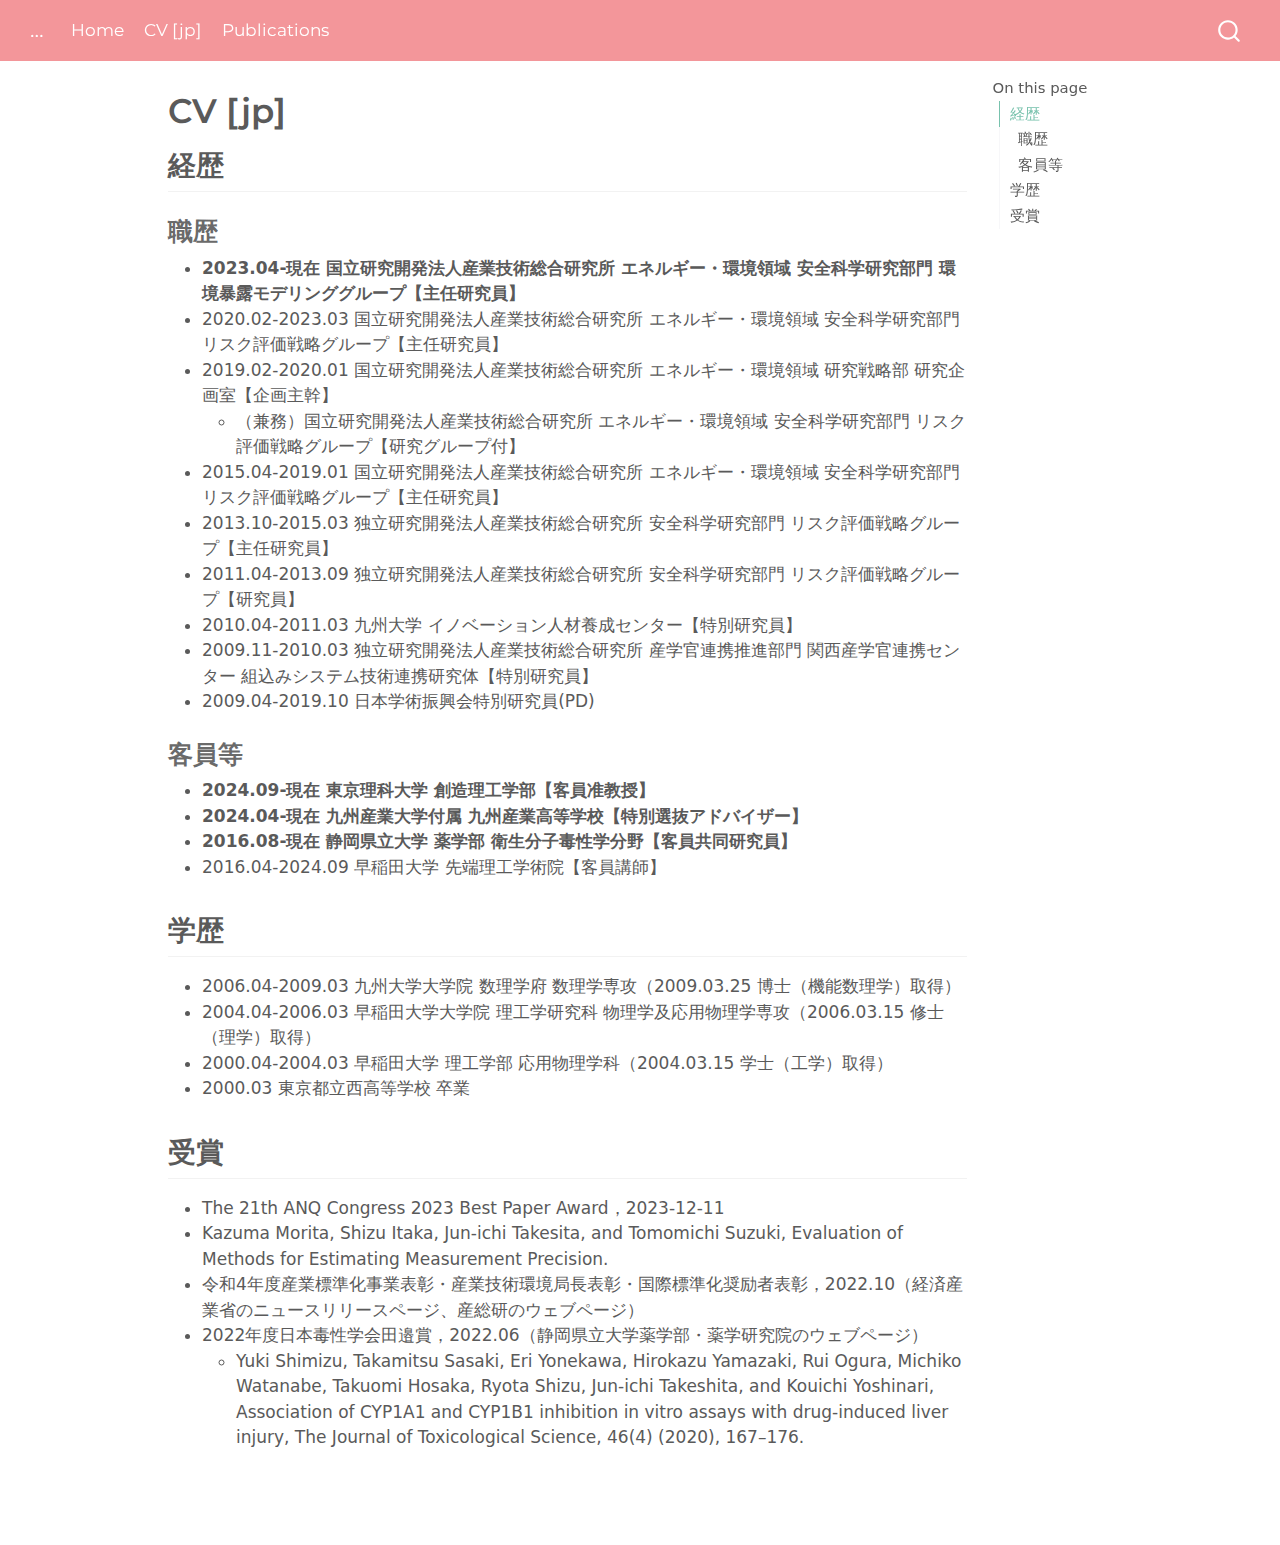
==== docs/cv.html @ 6176aa26 "first uploaded" ====
<!DOCTYPE html>
<html xmlns="http://www.w3.org/1999/xhtml" lang="en" xml:lang="en"><head>

<meta charset="utf-8">
<meta name="generator" content="quarto-1.5.57">

<meta name="viewport" content="width=device-width, initial-scale=1.0, user-scalable=yes">


<title>CV [jp] – …</title>
<style>
code{white-space: pre-wrap;}
span.smallcaps{font-variant: small-caps;}
div.columns{display: flex; gap: min(4vw, 1.5em);}
div.column{flex: auto; overflow-x: auto;}
div.hanging-indent{margin-left: 1.5em; text-indent: -1.5em;}
ul.task-list{list-style: none;}
ul.task-list li input[type="checkbox"] {
  width: 0.8em;
  margin: 0 0.8em 0.2em -1em; /* quarto-specific, see https://github.com/quarto-dev/quarto-cli/issues/4556 */ 
  vertical-align: middle;
}
</style>


<script src="site_libs/quarto-nav/quarto-nav.js"></script>
<script src="site_libs/quarto-nav/headroom.min.js"></script>
<script src="site_libs/clipboard/clipboard.min.js"></script>
<script src="site_libs/quarto-search/autocomplete.umd.js"></script>
<script src="site_libs/quarto-search/fuse.min.js"></script>
<script src="site_libs/quarto-search/quarto-search.js"></script>
<meta name="quarto:offset" content="./">
<script src="site_libs/quarto-html/quarto.js"></script>
<script src="site_libs/quarto-html/popper.min.js"></script>
<script src="site_libs/quarto-html/tippy.umd.min.js"></script>
<script src="site_libs/quarto-html/anchor.min.js"></script>
<link href="site_libs/quarto-html/tippy.css" rel="stylesheet">
<link href="site_libs/quarto-html/quarto-syntax-highlighting.css" rel="stylesheet" id="quarto-text-highlighting-styles">
<script src="site_libs/bootstrap/bootstrap.min.js"></script>
<link href="site_libs/bootstrap/bootstrap-icons.css" rel="stylesheet">
<link href="site_libs/bootstrap/bootstrap.min.css" rel="stylesheet" id="quarto-bootstrap" data-mode="light">
<script id="quarto-search-options" type="application/json">{
  "location": "navbar",
  "copy-button": false,
  "collapse-after": 3,
  "panel-placement": "end",
  "type": "overlay",
  "limit": 50,
  "keyboard-shortcut": [
    "f",
    "/",
    "s"
  ],
  "show-item-context": false,
  "language": {
    "search-no-results-text": "No results",
    "search-matching-documents-text": "matching documents",
    "search-copy-link-title": "Copy link to search",
    "search-hide-matches-text": "Hide additional matches",
    "search-more-match-text": "more match in this document",
    "search-more-matches-text": "more matches in this document",
    "search-clear-button-title": "Clear",
    "search-text-placeholder": "",
    "search-detached-cancel-button-title": "Cancel",
    "search-submit-button-title": "Submit",
    "search-label": "Search"
  }
}</script>
<script async="" src="https://www.googletagmanager.com/gtag/js?id=G-YPJ0V0771Q"></script>

<script type="text/javascript">

window.dataLayer = window.dataLayer || [];
function gtag(){dataLayer.push(arguments);}
gtag('js', new Date());
gtag('config', 'G-YPJ0V0771Q', { 'anonymize_ip': true});
</script>


</head>

<body class="nav-fixed">

<div id="quarto-search-results"></div>
  <header id="quarto-header" class="headroom fixed-top">
    <nav class="navbar navbar-expand-lg " data-bs-theme="dark">
      <div class="navbar-container container-fluid">
      <div class="navbar-brand-container mx-auto">
    <a class="navbar-brand" href="./index.html">
    <span class="navbar-title">…</span>
    </a>
  </div>
            <div id="quarto-search" class="" title="Search"></div>
          <button class="navbar-toggler" type="button" data-bs-toggle="collapse" data-bs-target="#navbarCollapse" aria-controls="navbarCollapse" role="menu" aria-expanded="false" aria-label="Toggle navigation" onclick="if (window.quartoToggleHeadroom) { window.quartoToggleHeadroom(); }">
  <span class="navbar-toggler-icon"></span>
</button>
          <div class="collapse navbar-collapse" id="navbarCollapse">
            <ul class="navbar-nav navbar-nav-scroll me-auto">
  <li class="nav-item">
    <a class="nav-link" href="./index.html"> 
<span class="menu-text">Home</span></a>
  </li>  
  <li class="nav-item">
    <a class="nav-link" href="./cv_jp.html"> 
<span class="menu-text">CV [jp]</span></a>
  </li>  
  <li class="nav-item">
    <a class="nav-link" href="./pubs.html"> 
<span class="menu-text">Publications</span></a>
  </li>  
</ul>
          </div> <!-- /navcollapse -->
            <div class="quarto-navbar-tools">
</div>
      </div> <!-- /container-fluid -->
    </nav>
</header>
<!-- content -->
<div id="quarto-content" class="quarto-container page-columns page-rows-contents page-layout-article page-navbar">
<!-- sidebar -->
<!-- margin-sidebar -->
    <div id="quarto-margin-sidebar" class="sidebar margin-sidebar">
        <nav id="TOC" role="doc-toc" class="toc-active">
    <h2 id="toc-title">On this page</h2>
   
  <ul>
  <li><a href="#経歴" id="toc-経歴" class="nav-link active" data-scroll-target="#経歴">経歴</a>
  <ul class="collapse">
  <li><a href="#職歴" id="toc-職歴" class="nav-link" data-scroll-target="#職歴">職歴</a></li>
  <li><a href="#客員等" id="toc-客員等" class="nav-link" data-scroll-target="#客員等">客員等</a></li>
  </ul></li>
  <li><a href="#学歴" id="toc-学歴" class="nav-link" data-scroll-target="#学歴">学歴</a></li>
  <li><a href="#受賞" id="toc-受賞" class="nav-link" data-scroll-target="#受賞">受賞</a></li>
  </ul>
</nav>
    </div>
<!-- main -->
<main class="content" id="quarto-document-content">

<header id="title-block-header" class="quarto-title-block default">
<div class="quarto-title">
<h1 class="title">CV [jp]</h1>
</div>



<div class="quarto-title-meta">

    
  
    
  </div>
  


</header>


<section id="経歴" class="level2">
<h2 class="anchored" data-anchor-id="経歴">経歴</h2>
<section id="職歴" class="level3">
<h3 class="anchored" data-anchor-id="職歴">職歴</h3>
<ul>
<li><strong>2023.04-現在 国立研究開発法人産業技術総合研究所 エネルギー・環境領域 安全科学研究部門 環境暴露モデリンググループ【主任研究員】</strong></li>
<li>2020.02-2023.03 国立研究開発法人産業技術総合研究所 エネルギー・環境領域 安全科学研究部門 リスク評価戦略グループ【主任研究員】</li>
<li>2019.02-2020.01 国立研究開発法人産業技術総合研究所 エネルギー・環境領域 研究戦略部 研究企画室【企画主幹】
<ul>
<li>（兼務）国立研究開発法人産業技術総合研究所 エネルギー・環境領域 安全科学研究部門 リスク評価戦略グループ【研究グループ付】</li>
</ul></li>
<li>2015.04-2019.01 国立研究開発法人産業技術総合研究所 エネルギー・環境領域 安全科学研究部門 リスク評価戦略グループ【主任研究員】</li>
<li>2013.10-2015.03 独立研究開発法人産業技術総合研究所 安全科学研究部門 リスク評価戦略グループ【主任研究員】</li>
<li>2011.04-2013.09 独立研究開発法人産業技術総合研究所 安全科学研究部門 リスク評価戦略グループ【研究員】</li>
<li>2010.04-2011.03 九州大学 イノベーション人材養成センター【特別研究員】</li>
<li>2009.11-2010.03 独立研究開発法人産業技術総合研究所 産学官連携推進部門 関西産学官連携センター 組込みシステム技術連携研究体【特別研究員】</li>
<li>2009.04-2019.10 日本学術振興会特別研究員(PD)</li>
</ul>
</section>
<section id="客員等" class="level3">
<h3 class="anchored" data-anchor-id="客員等">客員等</h3>
<ul>
<li><strong>2024.09-現在 東京理科大学 創造理工学部【客員准教授】</strong></li>
<li><strong>2024.04-現在 九州産業大学付属 九州産業高等学校【特別選抜アドバイザー】</strong></li>
<li><strong>2016.08-現在 静岡県立大学 薬学部 衛生分子毒性学分野【客員共同研究員】</strong></li>
<li>2016.04-2024.09 早稲田大学 先端理工学術院【客員講師】</li>
</ul>
</section>
</section>
<section id="学歴" class="level2">
<h2 class="anchored" data-anchor-id="学歴">学歴</h2>
<ul>
<li>2006.04-2009.03 九州大学大学院 数理学府 数理学専攻（2009.03.25 博士（機能数理学）取得）</li>
<li>2004.04-2006.03 早稲田大学大学院 理工学研究科 物理学及応用物理学専攻（2006.03.15 修士（理学）取得）</li>
<li>2000.04-2004.03 早稲田大学 理工学部 応用物理学科（2004.03.15 学士（工学）取得）</li>
<li>2000.03 東京都立西高等学校 卒業</li>
</ul>
</section>
<section id="受賞" class="level2">
<h2 class="anchored" data-anchor-id="受賞">受賞</h2>
<ul>
<li>The 21th ANQ Congress 2023 Best Paper Award，2023-12-11</li>
<li>Kazuma Morita, Shizu Itaka, Jun-ichi Takesita, and Tomomichi Suzuki, Evaluation of Methods for Estimating Measurement Precision.</li>
<li>令和4年度産業標準化事業表彰・産業技術環境局長表彰・国際標準化奨励者表彰，2022.10（経済産業省のニュースリリースページ、産総研のウェブページ）</li>
<li>2022年度日本毒性学会田邉賞，2022.06（静岡県立大学薬学部・薬学研究院のウェブページ）
<ul>
<li>Yuki Shimizu, Takamitsu Sasaki, Eri Yonekawa, Hirokazu Yamazaki, Rui Ogura, Michiko Watanabe, Takuomi Hosaka, Ryota Shizu, Jun-ichi Takeshita, and Kouichi Yoshinari, Association of CYP1A1 and CYP1B1 inhibition in vitro assays with drug-induced liver injury, The Journal of Toxicological Science, 46(4) (2020), 167–176.</li>
</ul></li>
</ul>


</section>

</main> <!-- /main -->
<script id="quarto-html-after-body" type="application/javascript">
window.document.addEventListener("DOMContentLoaded", function (event) {
  const toggleBodyColorMode = (bsSheetEl) => {
    const mode = bsSheetEl.getAttribute("data-mode");
    const bodyEl = window.document.querySelector("body");
    if (mode === "dark") {
      bodyEl.classList.add("quarto-dark");
      bodyEl.classList.remove("quarto-light");
    } else {
      bodyEl.classList.add("quarto-light");
      bodyEl.classList.remove("quarto-dark");
    }
  }
  const toggleBodyColorPrimary = () => {
    const bsSheetEl = window.document.querySelector("link#quarto-bootstrap");
    if (bsSheetEl) {
      toggleBodyColorMode(bsSheetEl);
    }
  }
  toggleBodyColorPrimary();  
  const icon = "";
  const anchorJS = new window.AnchorJS();
  anchorJS.options = {
    placement: 'right',
    icon: icon
  };
  anchorJS.add('.anchored');
  const isCodeAnnotation = (el) => {
    for (const clz of el.classList) {
      if (clz.startsWith('code-annotation-')) {                     
        return true;
      }
    }
    return false;
  }
  const onCopySuccess = function(e) {
    // button target
    const button = e.trigger;
    // don't keep focus
    button.blur();
    // flash "checked"
    button.classList.add('code-copy-button-checked');
    var currentTitle = button.getAttribute("title");
    button.setAttribute("title", "Copied!");
    let tooltip;
    if (window.bootstrap) {
      button.setAttribute("data-bs-toggle", "tooltip");
      button.setAttribute("data-bs-placement", "left");
      button.setAttribute("data-bs-title", "Copied!");
      tooltip = new bootstrap.Tooltip(button, 
        { trigger: "manual", 
          customClass: "code-copy-button-tooltip",
          offset: [0, -8]});
      tooltip.show();    
    }
    setTimeout(function() {
      if (tooltip) {
        tooltip.hide();
        button.removeAttribute("data-bs-title");
        button.removeAttribute("data-bs-toggle");
        button.removeAttribute("data-bs-placement");
      }
      button.setAttribute("title", currentTitle);
      button.classList.remove('code-copy-button-checked');
    }, 1000);
    // clear code selection
    e.clearSelection();
  }
  const getTextToCopy = function(trigger) {
      const codeEl = trigger.previousElementSibling.cloneNode(true);
      for (const childEl of codeEl.children) {
        if (isCodeAnnotation(childEl)) {
          childEl.remove();
        }
      }
      return codeEl.innerText;
  }
  const clipboard = new window.ClipboardJS('.code-copy-button:not([data-in-quarto-modal])', {
    text: getTextToCopy
  });
  clipboard.on('success', onCopySuccess);
  if (window.document.getElementById('quarto-embedded-source-code-modal')) {
    // For code content inside modals, clipBoardJS needs to be initialized with a container option
    // TODO: Check when it could be a function (https://github.com/zenorocha/clipboard.js/issues/860)
    const clipboardModal = new window.ClipboardJS('.code-copy-button[data-in-quarto-modal]', {
      text: getTextToCopy,
      container: window.document.getElementById('quarto-embedded-source-code-modal')
    });
    clipboardModal.on('success', onCopySuccess);
  }
    var localhostRegex = new RegExp(/^(?:http|https):\/\/localhost\:?[0-9]*\//);
    var mailtoRegex = new RegExp(/^mailto:/);
      var filterRegex = new RegExp('/' + window.location.host + '/');
    var isInternal = (href) => {
        return filterRegex.test(href) || localhostRegex.test(href) || mailtoRegex.test(href);
    }
    // Inspect non-navigation links and adorn them if external
 	var links = window.document.querySelectorAll('a[href]:not(.nav-link):not(.navbar-brand):not(.toc-action):not(.sidebar-link):not(.sidebar-item-toggle):not(.pagination-link):not(.no-external):not([aria-hidden]):not(.dropdown-item):not(.quarto-navigation-tool):not(.about-link)');
    for (var i=0; i<links.length; i++) {
      const link = links[i];
      if (!isInternal(link.href)) {
        // undo the damage that might have been done by quarto-nav.js in the case of
        // links that we want to consider external
        if (link.dataset.originalHref !== undefined) {
          link.href = link.dataset.originalHref;
        }
      }
    }
  function tippyHover(el, contentFn, onTriggerFn, onUntriggerFn) {
    const config = {
      allowHTML: true,
      maxWidth: 500,
      delay: 100,
      arrow: false,
      appendTo: function(el) {
          return el.parentElement;
      },
      interactive: true,
      interactiveBorder: 10,
      theme: 'quarto',
      placement: 'bottom-start',
    };
    if (contentFn) {
      config.content = contentFn;
    }
    if (onTriggerFn) {
      config.onTrigger = onTriggerFn;
    }
    if (onUntriggerFn) {
      config.onUntrigger = onUntriggerFn;
    }
    window.tippy(el, config); 
  }
  const noterefs = window.document.querySelectorAll('a[role="doc-noteref"]');
  for (var i=0; i<noterefs.length; i++) {
    const ref = noterefs[i];
    tippyHover(ref, function() {
      // use id or data attribute instead here
      let href = ref.getAttribute('data-footnote-href') || ref.getAttribute('href');
      try { href = new URL(href).hash; } catch {}
      const id = href.replace(/^#\/?/, "");
      const note = window.document.getElementById(id);
      if (note) {
        return note.innerHTML;
      } else {
        return "";
      }
    });
  }
  const xrefs = window.document.querySelectorAll('a.quarto-xref');
  const processXRef = (id, note) => {
    // Strip column container classes
    const stripColumnClz = (el) => {
      el.classList.remove("page-full", "page-columns");
      if (el.children) {
        for (const child of el.children) {
          stripColumnClz(child);
        }
      }
    }
    stripColumnClz(note)
    if (id === null || id.startsWith('sec-')) {
      // Special case sections, only their first couple elements
      const container = document.createElement("div");
      if (note.children && note.children.length > 2) {
        container.appendChild(note.children[0].cloneNode(true));
        for (let i = 1; i < note.children.length; i++) {
          const child = note.children[i];
          if (child.tagName === "P" && child.innerText === "") {
            continue;
          } else {
            container.appendChild(child.cloneNode(true));
            break;
          }
        }
        if (window.Quarto?.typesetMath) {
          window.Quarto.typesetMath(container);
        }
        return container.innerHTML
      } else {
        if (window.Quarto?.typesetMath) {
          window.Quarto.typesetMath(note);
        }
        return note.innerHTML;
      }
    } else {
      // Remove any anchor links if they are present
      const anchorLink = note.querySelector('a.anchorjs-link');
      if (anchorLink) {
        anchorLink.remove();
      }
      if (window.Quarto?.typesetMath) {
        window.Quarto.typesetMath(note);
      }
      // TODO in 1.5, we should make sure this works without a callout special case
      if (note.classList.contains("callout")) {
        return note.outerHTML;
      } else {
        return note.innerHTML;
      }
    }
  }
  for (var i=0; i<xrefs.length; i++) {
    const xref = xrefs[i];
    tippyHover(xref, undefined, function(instance) {
      instance.disable();
      let url = xref.getAttribute('href');
      let hash = undefined; 
      if (url.startsWith('#')) {
        hash = url;
      } else {
        try { hash = new URL(url).hash; } catch {}
      }
      if (hash) {
        const id = hash.replace(/^#\/?/, "");
        const note = window.document.getElementById(id);
        if (note !== null) {
          try {
            const html = processXRef(id, note.cloneNode(true));
            instance.setContent(html);
          } finally {
            instance.enable();
            instance.show();
          }
        } else {
          // See if we can fetch this
          fetch(url.split('#')[0])
          .then(res => res.text())
          .then(html => {
            const parser = new DOMParser();
            const htmlDoc = parser.parseFromString(html, "text/html");
            const note = htmlDoc.getElementById(id);
            if (note !== null) {
              const html = processXRef(id, note);
              instance.setContent(html);
            } 
          }).finally(() => {
            instance.enable();
            instance.show();
          });
        }
      } else {
        // See if we can fetch a full url (with no hash to target)
        // This is a special case and we should probably do some content thinning / targeting
        fetch(url)
        .then(res => res.text())
        .then(html => {
          const parser = new DOMParser();
          const htmlDoc = parser.parseFromString(html, "text/html");
          const note = htmlDoc.querySelector('main.content');
          if (note !== null) {
            // This should only happen for chapter cross references
            // (since there is no id in the URL)
            // remove the first header
            if (note.children.length > 0 && note.children[0].tagName === "HEADER") {
              note.children[0].remove();
            }
            const html = processXRef(null, note);
            instance.setContent(html);
          } 
        }).finally(() => {
          instance.enable();
          instance.show();
        });
      }
    }, function(instance) {
    });
  }
      let selectedAnnoteEl;
      const selectorForAnnotation = ( cell, annotation) => {
        let cellAttr = 'data-code-cell="' + cell + '"';
        let lineAttr = 'data-code-annotation="' +  annotation + '"';
        const selector = 'span[' + cellAttr + '][' + lineAttr + ']';
        return selector;
      }
      const selectCodeLines = (annoteEl) => {
        const doc = window.document;
        const targetCell = annoteEl.getAttribute("data-target-cell");
        const targetAnnotation = annoteEl.getAttribute("data-target-annotation");
        const annoteSpan = window.document.querySelector(selectorForAnnotation(targetCell, targetAnnotation));
        const lines = annoteSpan.getAttribute("data-code-lines").split(",");
        const lineIds = lines.map((line) => {
          return targetCell + "-" + line;
        })
        let top = null;
        let height = null;
        let parent = null;
        if (lineIds.length > 0) {
            //compute the position of the single el (top and bottom and make a div)
            const el = window.document.getElementById(lineIds[0]);
            top = el.offsetTop;
            height = el.offsetHeight;
            parent = el.parentElement.parentElement;
          if (lineIds.length > 1) {
            const lastEl = window.document.getElementById(lineIds[lineIds.length - 1]);
            const bottom = lastEl.offsetTop + lastEl.offsetHeight;
            height = bottom - top;
          }
          if (top !== null && height !== null && parent !== null) {
            // cook up a div (if necessary) and position it 
            let div = window.document.getElementById("code-annotation-line-highlight");
            if (div === null) {
              div = window.document.createElement("div");
              div.setAttribute("id", "code-annotation-line-highlight");
              div.style.position = 'absolute';
              parent.appendChild(div);
            }
            div.style.top = top - 2 + "px";
            div.style.height = height + 4 + "px";
            div.style.left = 0;
            let gutterDiv = window.document.getElementById("code-annotation-line-highlight-gutter");
            if (gutterDiv === null) {
              gutterDiv = window.document.createElement("div");
              gutterDiv.setAttribute("id", "code-annotation-line-highlight-gutter");
              gutterDiv.style.position = 'absolute';
              const codeCell = window.document.getElementById(targetCell);
              const gutter = codeCell.querySelector('.code-annotation-gutter');
              gutter.appendChild(gutterDiv);
            }
            gutterDiv.style.top = top - 2 + "px";
            gutterDiv.style.height = height + 4 + "px";
          }
          selectedAnnoteEl = annoteEl;
        }
      };
      const unselectCodeLines = () => {
        const elementsIds = ["code-annotation-line-highlight", "code-annotation-line-highlight-gutter"];
        elementsIds.forEach((elId) => {
          const div = window.document.getElementById(elId);
          if (div) {
            div.remove();
          }
        });
        selectedAnnoteEl = undefined;
      };
        // Handle positioning of the toggle
    window.addEventListener(
      "resize",
      throttle(() => {
        elRect = undefined;
        if (selectedAnnoteEl) {
          selectCodeLines(selectedAnnoteEl);
        }
      }, 10)
    );
    function throttle(fn, ms) {
    let throttle = false;
    let timer;
      return (...args) => {
        if(!throttle) { // first call gets through
            fn.apply(this, args);
            throttle = true;
        } else { // all the others get throttled
            if(timer) clearTimeout(timer); // cancel #2
            timer = setTimeout(() => {
              fn.apply(this, args);
              timer = throttle = false;
            }, ms);
        }
      };
    }
      // Attach click handler to the DT
      const annoteDls = window.document.querySelectorAll('dt[data-target-cell]');
      for (const annoteDlNode of annoteDls) {
        annoteDlNode.addEventListener('click', (event) => {
          const clickedEl = event.target;
          if (clickedEl !== selectedAnnoteEl) {
            unselectCodeLines();
            const activeEl = window.document.querySelector('dt[data-target-cell].code-annotation-active');
            if (activeEl) {
              activeEl.classList.remove('code-annotation-active');
            }
            selectCodeLines(clickedEl);
            clickedEl.classList.add('code-annotation-active');
          } else {
            // Unselect the line
            unselectCodeLines();
            clickedEl.classList.remove('code-annotation-active');
          }
        });
      }
  const findCites = (el) => {
    const parentEl = el.parentElement;
    if (parentEl) {
      const cites = parentEl.dataset.cites;
      if (cites) {
        return {
          el,
          cites: cites.split(' ')
        };
      } else {
        return findCites(el.parentElement)
      }
    } else {
      return undefined;
    }
  };
  var bibliorefs = window.document.querySelectorAll('a[role="doc-biblioref"]');
  for (var i=0; i<bibliorefs.length; i++) {
    const ref = bibliorefs[i];
    const citeInfo = findCites(ref);
    if (citeInfo) {
      tippyHover(citeInfo.el, function() {
        var popup = window.document.createElement('div');
        citeInfo.cites.forEach(function(cite) {
          var citeDiv = window.document.createElement('div');
          citeDiv.classList.add('hanging-indent');
          citeDiv.classList.add('csl-entry');
          var biblioDiv = window.document.getElementById('ref-' + cite);
          if (biblioDiv) {
            citeDiv.innerHTML = biblioDiv.innerHTML;
          }
          popup.appendChild(citeDiv);
        });
        return popup.innerHTML;
      });
    }
  }
});
</script>
</div> <!-- /content -->




</body></html>
---- docs/site_libs/quarto-html/tippy.css ----
.tippy-box[data-animation=fade][data-state=hidden]{opacity:0}[data-tippy-root]{max-width:calc(100vw - 10px)}.tippy-box{position:relative;background-color:#333;color:#fff;border-radius:4px;font-size:14px;line-height:1.4;white-space:normal;outline:0;transition-property:transform,visibility,opacity}.tippy-box[data-placement^=top]>.tippy-arrow{bottom:0}.tippy-box[data-placement^=top]>.tippy-arrow:before{bottom:-7px;left:0;border-width:8px 8px 0;border-top-color:initial;transform-origin:center top}.tippy-box[data-placement^=bottom]>.tippy-arrow{top:0}.tippy-box[data-placement^=bottom]>.tippy-arrow:before{top:-7px;left:0;border-width:0 8px 8px;border-bottom-color:initial;transform-origin:center bottom}.tippy-box[data-placement^=left]>.tippy-arrow{right:0}.tippy-box[data-placement^=left]>.tippy-arrow:before{border-width:8px 0 8px 8px;border-left-color:initial;right:-7px;transform-origin:center left}.tippy-box[data-placement^=right]>.tippy-arrow{left:0}.tippy-box[data-placement^=right]>.tippy-arrow:before{left:-7px;border-width:8px 8px 8px 0;border-right-color:initial;transform-origin:center right}.tippy-box[data-inertia][data-state=visible]{transition-timing-function:cubic-bezier(.54,1.5,.38,1.11)}.tippy-arrow{width:16px;height:16px;color:#333}.tippy-arrow:before{content:"";position:absolute;border-color:transparent;border-style:solid}.tippy-content{position:relative;padding:5px 9px;z-index:1}
---- docs/site_libs/quarto-html/quarto-syntax-highlighting.css ----
/* quarto syntax highlight colors */
:root {
  --quarto-hl-ot-color: #003B4F;
  --quarto-hl-at-color: #657422;
  --quarto-hl-ss-color: #20794D;
  --quarto-hl-an-color: #5E5E5E;
  --quarto-hl-fu-color: #4758AB;
  --quarto-hl-st-color: #20794D;
  --quarto-hl-cf-color: #003B4F;
  --quarto-hl-op-color: #5E5E5E;
  --quarto-hl-er-color: #AD0000;
  --quarto-hl-bn-color: #AD0000;
  --quarto-hl-al-color: #AD0000;
  --quarto-hl-va-color: #111111;
  --quarto-hl-bu-color: inherit;
  --quarto-hl-ex-color: inherit;
  --quarto-hl-pp-color: #AD0000;
  --quarto-hl-in-color: #5E5E5E;
  --quarto-hl-vs-color: #20794D;
  --quarto-hl-wa-color: #5E5E5E;
  --quarto-hl-do-color: #5E5E5E;
  --quarto-hl-im-color: #00769E;
  --quarto-hl-ch-color: #20794D;
  --quarto-hl-dt-color: #AD0000;
  --quarto-hl-fl-color: #AD0000;
  --quarto-hl-co-color: #5E5E5E;
  --quarto-hl-cv-color: #5E5E5E;
  --quarto-hl-cn-color: #8f5902;
  --quarto-hl-sc-color: #5E5E5E;
  --quarto-hl-dv-color: #AD0000;
  --quarto-hl-kw-color: #003B4F;
}

/* other quarto variables */
:root {
  --quarto-font-monospace: SFMono-Regular, Menlo, Monaco, Consolas, "Liberation Mono", "Courier New", monospace;
}

pre > code.sourceCode > span {
  color: #003B4F;
}

code span {
  color: #003B4F;
}

code.sourceCode > span {
  color: #003B4F;
}

div.sourceCode,
div.sourceCode pre.sourceCode {
  color: #003B4F;
}

code span.ot {
  color: #003B4F;
  font-style: inherit;
}

code span.at {
  color: #657422;
  font-style: inherit;
}

code span.ss {
  color: #20794D;
  font-style: inherit;
}

code span.an {
  color: #5E5E5E;
  font-style: inherit;
}

code span.fu {
  color: #4758AB;
  font-style: inherit;
}

code span.st {
  color: #20794D;
  font-style: inherit;
}

code span.cf {
  color: #003B4F;
  font-weight: bold;
  font-style: inherit;
}

code span.op {
  color: #5E5E5E;
  font-style: inherit;
}

code span.er {
  color: #AD0000;
  font-style: inherit;
}

code span.bn {
  color: #AD0000;
  font-style: inherit;
}

code span.al {
  color: #AD0000;
  font-style: inherit;
}

code span.va {
  color: #111111;
  font-style: inherit;
}

code span.bu {
  font-style: inherit;
}

code span.ex {
  font-style: inherit;
}

code span.pp {
  color: #AD0000;
  font-style: inherit;
}

code span.in {
  color: #5E5E5E;
  font-style: inherit;
}

code span.vs {
  color: #20794D;
  font-style: inherit;
}

code span.wa {
  color: #5E5E5E;
  font-style: italic;
}

code span.do {
  color: #5E5E5E;
  font-style: italic;
}

code span.im {
  color: #00769E;
  font-style: inherit;
}

code span.ch {
  color: #20794D;
  font-style: inherit;
}

code span.dt {
  color: #AD0000;
  font-style: inherit;
}

code span.fl {
  color: #AD0000;
  font-style: inherit;
}

code span.co {
  color: #5E5E5E;
  font-style: inherit;
}

code span.cv {
  color: #5E5E5E;
  font-style: italic;
}

code span.cn {
  color: #8f5902;
  font-style: inherit;
}

code span.sc {
  color: #5E5E5E;
  font-style: inherit;
}

code span.dv {
  color: #AD0000;
  font-style: inherit;
}

code span.kw {
  color: #003B4F;
  font-weight: bold;
  font-style: inherit;
}

.prevent-inlining {
  content: "</";
}

/*# sourceMappingURL=debc5d5d77c3f9108843748ff7464032.css.map */
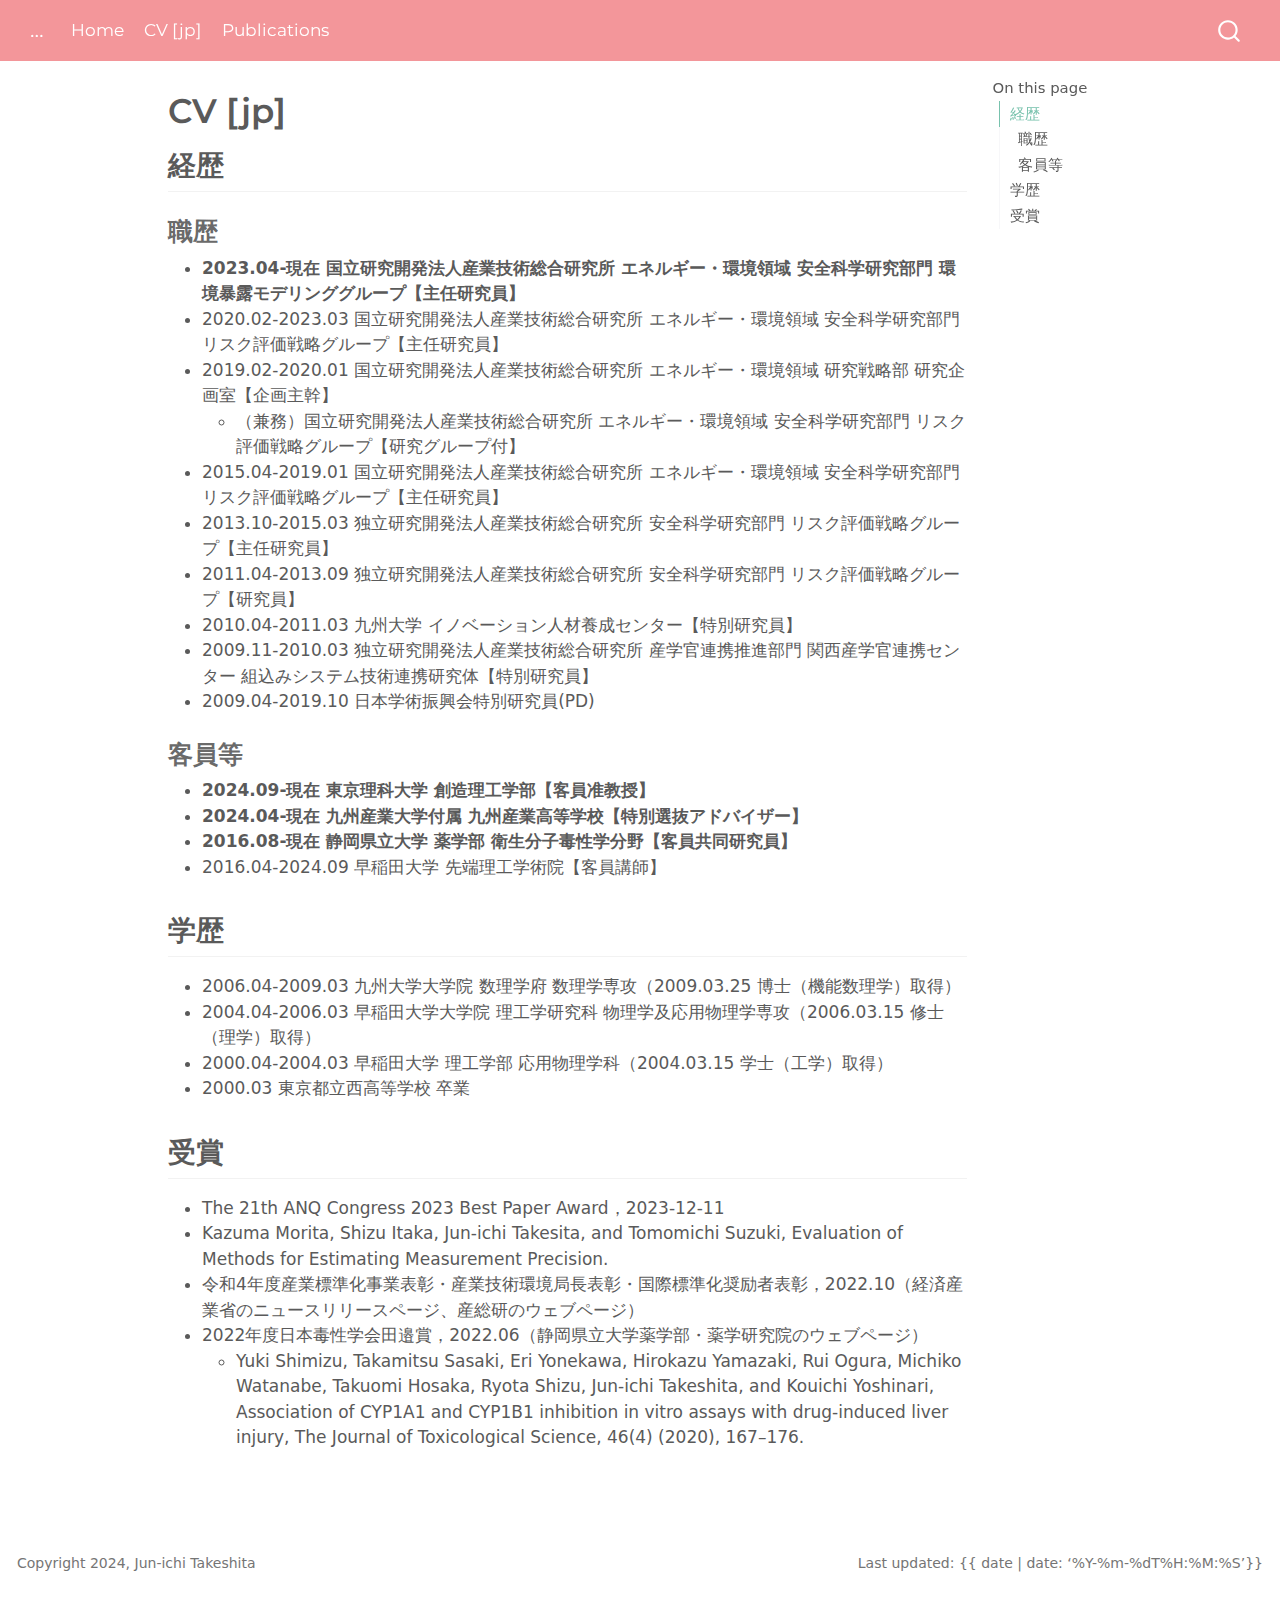
==== commit 21b880e2: "extensionを利用して、last updatedを自動化" ====
--- a/docs/cv.html
+++ b/docs/cv.html
@@ -1,5 +1,5 @@
 <!DOCTYPE html>
-<html xmlns="http://www.w3.org/1999/xhtml" lang="en" xml:lang="en"><head>
+<html xmlns="http://www.w3.org/1999/xhtml" lang="jp" xml:lang="jp"><head>
 
 <meta charset="utf-8">
 <meta name="generator" content="quarto-1.5.57">
@@ -631,6 +631,19 @@
 });
 </script>
 </div> <!-- /content -->
+<footer class="footer">
+  <div class="nav-footer">
+    <div class="nav-footer-left">
+<p>Copyright 2024, Jun-ichi Takeshita</p>
+</div>   
+    <div class="nav-footer-center">
+      &nbsp;
+    </div>
+    <div class="nav-footer-right">
+<p>Last updated: {{ date | date: ‘%Y-%m-%dT%H:%M:%S’}}</p>
+</div>
+  </div>
+</footer>
 
 
 
